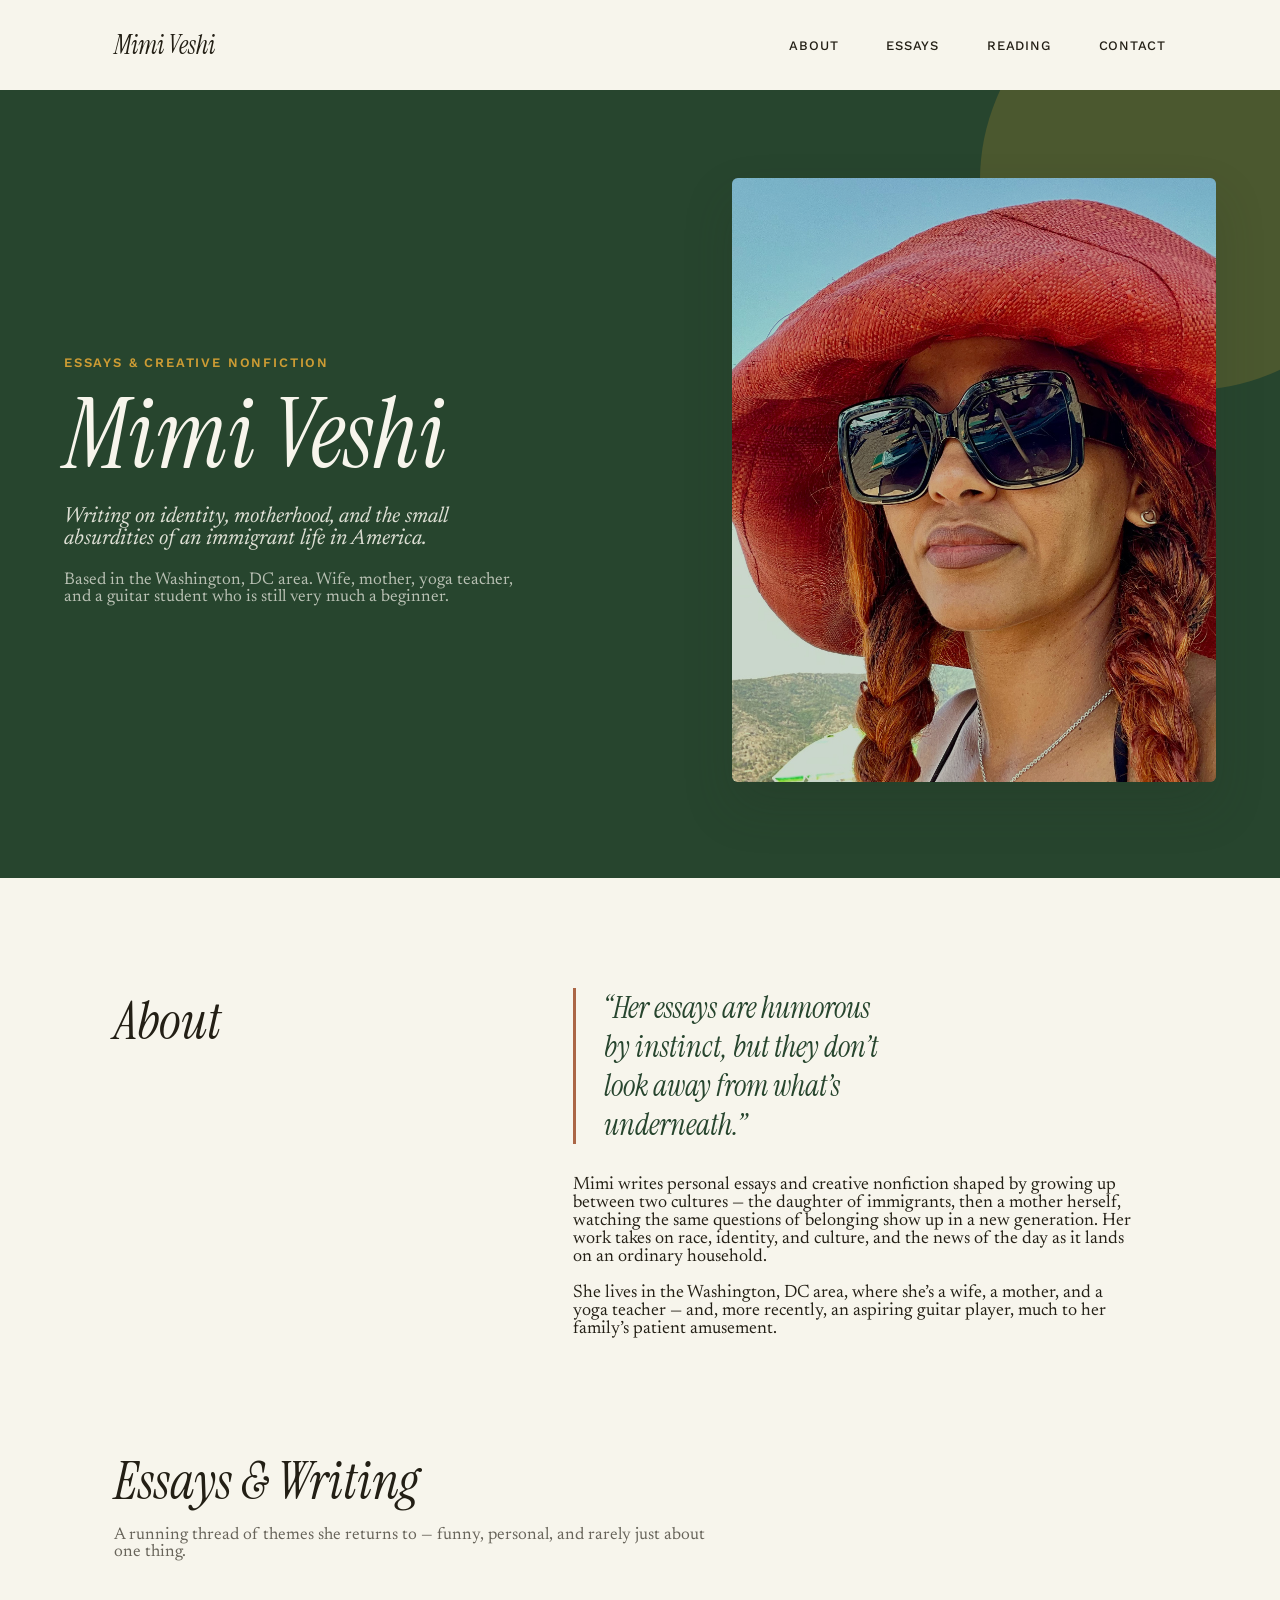
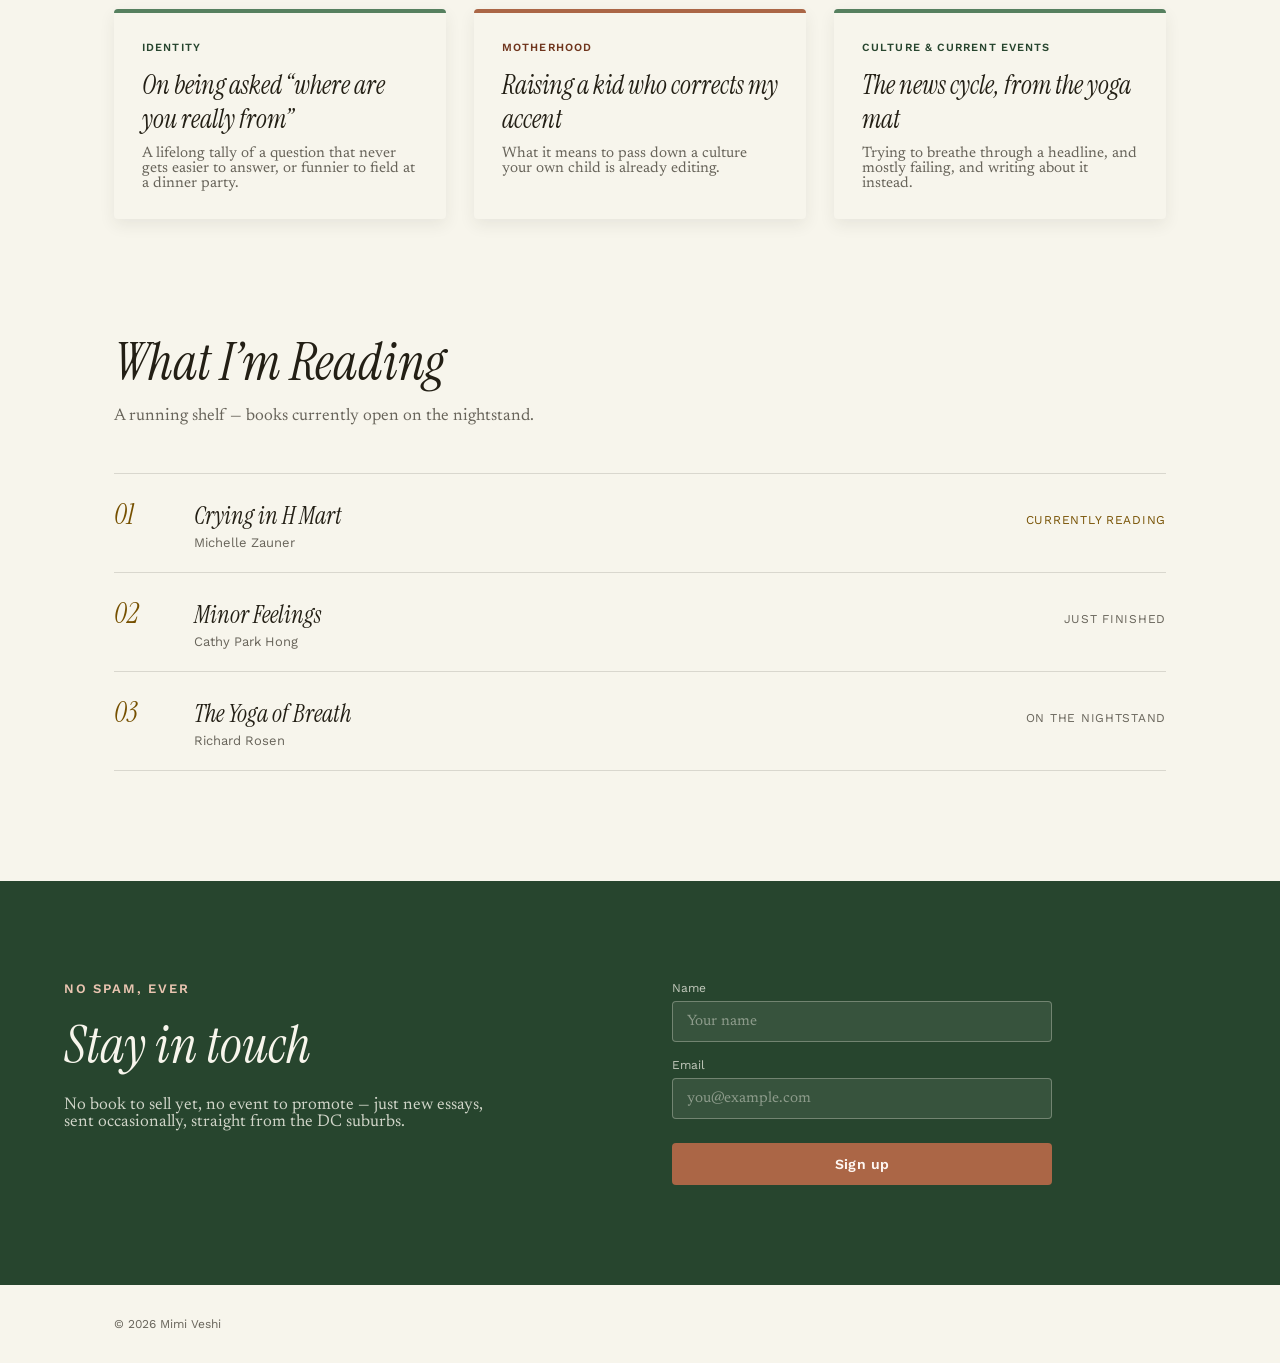
==== index.html @ e81c5c42 "initial commit" ====
<!DOCTYPE html>
<html lang="en">
<head>
<meta charset="utf-8">
<meta name="viewport" content="width=device-width, initial-scale=1">
<title>Mimi Veshi — Writer</title>
<meta name="description" content="Mimi Veshi writes personal essays and creative nonfiction on identity, motherhood, and immigrant life.">
<link rel="preconnect" href="https://fonts.googleapis.com">
<link rel="preconnect" href="https://fonts.gstatic.com" crossorigin>
<link href="https://fonts.googleapis.com/css2?family=Instrument+Serif:ital@0;1&family=Newsreader:ital,wght@0,400;0,500;0,600;1,400;1,500&family=Work+Sans:wght@400;500;600&display=swap" rel="stylesheet">
<link rel="stylesheet" href="styles.css">
</head>
<body>

<nav class="nav">
  <a href="#top" class="wordmark">Mimi Veshi</a>
  <a href="#about" class="nav-link">About</a>
  <a href="#essays" class="nav-link">Essays</a>
  <a href="#reading" class="nav-link">Reading</a>
  <a href="#contact" class="nav-link">Contact</a>
</nav>

<header id="top" class="hero">
  <div class="hero-circle" aria-hidden="true"></div>
  <div class="hero-inner">
    <div class="hero-copy">
      <div class="eyebrow">Essays &amp; Creative Nonfiction</div>
      <h1>Mimi Veshi</h1>
      <p class="tagline">Writing on identity, motherhood, and the small absurdities of an immigrant life in America.</p>
      <p class="hero-sub">Based in the Washington, DC area. Wife, mother, yoga teacher, and a guitar student who is still very much a beginner.</p>
    </div>
    <figure class="hero-photo">
      <img src="assets/mimi-author-photo.jpg" alt="Mimi Veshi">
    </figure>
  </div>
</header>

<section id="about" class="about">
  <h2>About</h2>
  <div class="about-copy">
    <p class="pull-quote">&ldquo;Her essays are humorous by instinct, but they don&rsquo;t look away from what&rsquo;s underneath.&rdquo;</p>
    <div class="about-body">
      <p>Mimi writes personal essays and creative nonfiction shaped by growing up between two cultures — the daughter of immigrants, then a mother herself, watching the same questions of belonging show up in a new generation. Her work takes on race, identity, and culture, and the news of the day as it lands on an ordinary household.</p>
      <p>She lives in the Washington, DC area, where she&rsquo;s a wife, a mother, and a yoga teacher — and, more recently, an aspiring guitar player, much to her family&rsquo;s patient amusement.</p>
    </div>
  </div>
</section>

<section id="essays" class="essays">
  <h2>Essays &amp; Writing</h2>
  <p class="section-intro">A running thread of themes she returns to — funny, personal, and rarely just about one thing.</p>
  <div class="essay-grid">
    <article class="essay-card essay-card--sage">
      <div class="kicker">Identity</div>
      <h3>On being asked &ldquo;where are you really from&rdquo;</h3>
      <p>A lifelong tally of a question that never gets easier to answer, or funnier to field at a dinner party.</p>
    </article>
    <article class="essay-card essay-card--rust">
      <div class="kicker">Motherhood</div>
      <h3>Raising a kid who corrects my accent</h3>
      <p>What it means to pass down a culture your own child is already editing.</p>
    </article>
    <article class="essay-card essay-card--sage">
      <div class="kicker">Culture &amp; Current Events</div>
      <h3>The news cycle, from the yoga mat</h3>
      <p>Trying to breathe through a headline, and mostly failing, and writing about it instead.</p>
    </article>
  </div>
</section>

<section id="reading" class="reading">
  <h2>What I&rsquo;m Reading</h2>
  <p class="section-intro">A running shelf — books currently open on the nightstand.</p>
  <div class="reading-list">
    <div class="reading-row">
      <span class="numeral">01</span>
      <div>
        <h3>Crying in H Mart</h3>
        <p class="author">Michelle Zauner</p>
      </div>
      <span class="status status--gold">Currently reading</span>
    </div>
    <div class="reading-row">
      <span class="numeral">02</span>
      <div>
        <h3>Minor Feelings</h3>
        <p class="author">Cathy Park Hong</p>
      </div>
      <span class="status">Just finished</span>
    </div>
    <div class="reading-row reading-row--last">
      <span class="numeral">03</span>
      <div>
        <h3>The Yoga of Breath</h3>
        <p class="author">Richard Rosen</p>
      </div>
      <span class="status">On the nightstand</span>
    </div>
  </div>
</section>

<section id="contact" class="contact">
  <div class="contact-inner">
    <div class="contact-copy">
      <div class="eyebrow eyebrow--contact">No spam, ever</div>
      <h2>Stay in touch</h2>
      <p>No book to sell yet, no event to promote — just new essays, sent occasionally, straight from the DC suburbs.</p>
    </div>
    <form id="signup-form" class="signup-form" novalidate>
      <input type="hidden" name="access_key" value="431c6bba-0663-4922-b255-b4e0d005bb95">
      <input type="hidden" name="subject" value="New newsletter signup — Mimi Veshi site">
      <input type="hidden" name="from_name" value="mimiveshi.com">
      <input type="checkbox" name="botcheck" class="botcheck" tabindex="-1" autocomplete="off">
      <div class="field">
        <label for="name">Name</label>
        <input id="name" name="name" type="text" placeholder="Your name">
      </div>
      <div class="field">
        <label for="email">Email</label>
        <input id="email" name="email" type="email" placeholder="you@example.com" required>
      </div>
      <button type="submit" id="signup-button">Sign up</button>
      <p id="signup-error" class="signup-error" hidden>Something went wrong — please try again in a moment.</p>
    </form>
  </div>
</section>

<footer class="footer">© 2026 Mimi Veshi</footer>

<script src="script.js"></script>
</body>
</html>
---- styles.css ----
:root {
  --bg: oklch(97% 0.012 95);
  --text: oklch(24% 0.018 90);
  --text-soft: oklch(24% 0.018 90 / 0.68);
  --sage: oklch(56% 0.07 150);
  --sage-dark: oklch(36% 0.055 150);
  --sage-light: oklch(90% 0.035 145);
  --rust: oklch(58% 0.10 45);
  --rust-dark: oklch(40% 0.09 42);
  --gold: oklch(72% 0.13 82);
  --gold-dark: oklch(46% 0.10 78);

  --font-display: 'Instrument Serif', serif;
  --font-body: 'Newsreader', serif;
  --font-sans: 'Work Sans', sans-serif;
}

* { box-sizing: border-box; }

body {
  margin: 0;
  background: var(--bg);
  color: var(--text);
  font-family: var(--font-body);
}

h1, h2, h3, p { margin: 0; }

a { color: var(--sage-dark); }
a:hover { color: var(--sage); }

::selection { background: color-mix(in oklch, var(--sage) 35%, transparent); }

/* Nav */
.nav {
  display: flex;
  align-items: center;
  gap: 48px;
  padding: 28px 64px;
  max-width: 1180px;
  margin: 0 auto;
  font-family: var(--font-sans);
}

.wordmark {
  font-family: var(--font-display);
  font-style: italic;
  font-size: 26px;
  text-decoration: none;
  color: var(--text);
  margin-right: auto;
}

.nav-link {
  text-decoration: none;
  font-size: 13px;
  letter-spacing: 0.06em;
  text-transform: uppercase;
  color: var(--text);
  font-weight: 500;
}

/* Hero */
.hero {
  position: relative;
  background: var(--sage-dark);
  padding: 88px 64px 96px;
  overflow: hidden;
}

.hero-circle {
  position: absolute;
  top: -120px;
  right: -120px;
  width: 420px;
  height: 420px;
  border-radius: 50%;
  background: color-mix(in oklch, var(--gold) 22%, transparent);
}

.hero-inner {
  max-width: 1180px;
  margin: 0 auto;
  display: grid;
  grid-template-columns: 1.25fr 1fr;
  gap: 64px;
  align-items: center;
  position: relative;
}

.eyebrow {
  font-family: var(--font-sans);
  font-size: 13px;
  letter-spacing: 0.14em;
  text-transform: uppercase;
  color: var(--gold);
  margin-bottom: 18px;
  font-weight: 600;
}

.hero h1 {
  font-family: var(--font-display);
  font-weight: 400;
  font-style: italic;
  font-size: 96px;
  line-height: 0.98;
  margin: 0 0 24px;
  max-width: 10ch;
  color: var(--bg);
}

.tagline {
  font-size: 22px;
  font-style: italic;
  max-width: 36ch;
  margin: 0 0 22px;
  color: oklch(97% 0.012 95 / 0.88);
}

.hero-sub {
  font-size: 17px;
  max-width: 46ch;
  text-wrap: pretty;
  color: oklch(97% 0.012 95 / 0.7);
}

.hero-photo {
  position: relative;
  overflow: hidden;
  aspect-ratio: 4 / 5;
  margin: 0;
  border-radius: 6px;
  box-shadow: 0 24px 48px oklch(30% 0.03 145 / 0.22);
}

.hero-photo::after {
  content: "";
  position: absolute;
  inset: 0;
  background: color-mix(in oklch, var(--sage) 30%, transparent);
  mix-blend-mode: multiply;
  pointer-events: none;
}

.hero-photo img {
  width: 100%;
  height: 100%;
  object-fit: cover;
  display: block;
}

/* About */
.about {
  max-width: 1180px;
  margin: 0 auto;
  padding: 110px 64px;
  display: grid;
  grid-template-columns: 0.8fr 1.2fr;
  gap: 64px;
}

.about h2 {
  font-family: var(--font-display);
  font-style: italic;
  font-weight: 400;
  font-size: 52px;
  color: var(--text);
}

.pull-quote {
  font-family: var(--font-display);
  font-style: italic;
  font-size: 30px;
  line-height: 1.3;
  color: var(--sage-dark);
  margin: 0 0 32px;
  max-width: 22ch;
  border-left: 3px solid var(--rust);
  padding-left: 28px;
}

.about-body {
  font-size: 18px;
  max-width: 56ch;
  color: var(--text);
}

.about-body p {
  text-wrap: pretty;
}

.about-body p + p {
  margin-top: 1em;
}

/* Shared section heading styles */
.essays h2, .reading h2 {
  font-family: var(--font-display);
  font-style: italic;
  font-weight: 400;
  font-size: 52px;
  margin: 0 0 12px;
}

.section-intro {
  font-size: 17px;
  max-width: 60ch;
  color: var(--text-soft);
  margin-bottom: 48px;
}

/* Essays */
.essays {
  max-width: 1180px;
  margin: 0 auto;
  padding: 0 64px 110px;
}

.essay-grid {
  display: grid;
  grid-template-columns: repeat(3, 1fr);
  gap: 28px;
}

.essay-card {
  background: var(--bg);
  border-top: 4px solid var(--sage);
  border-radius: 4px;
  padding: 28px;
  box-shadow: 0 6px 16px oklch(30% 0.02 100 / 0.08);
  transition: transform 0.2s ease, box-shadow 0.2s ease;
}

.essay-card:hover {
  transform: translateY(-3px);
  box-shadow: 0 14px 28px oklch(30% 0.02 100 / 0.14);
}

.essay-card--rust { border-top-color: var(--rust); }

.essay-card .kicker {
  font-family: var(--font-sans);
  font-size: 11px;
  letter-spacing: 0.1em;
  text-transform: uppercase;
  font-weight: 600;
  margin-bottom: 14px;
  color: var(--sage-dark);
}

.essay-card--rust .kicker { color: var(--rust-dark); }

.essay-card h3 {
  font-family: var(--font-display);
  font-style: italic;
  font-weight: 400;
  font-size: 26px;
  margin: 0 0 10px;
}

.essay-card p {
  font-size: 15px;
  color: var(--text-soft);
}

/* Reading */
.reading {
  max-width: 1180px;
  margin: 0 auto;
  padding: 0 64px 110px;
}

.reading-list {
  display: flex;
  flex-direction: column;
}

.reading-row {
  display: grid;
  grid-template-columns: 56px 1fr auto;
  gap: 24px;
  align-items: baseline;
  padding: 22px 0;
  border-top: 1px solid oklch(24% 0.018 90 / 0.14);
}

.reading-row--last {
  border-bottom: 1px solid oklch(24% 0.018 90 / 0.14);
}

.numeral {
  font-family: var(--font-display);
  font-style: italic;
  font-size: 28px;
  color: var(--gold-dark);
}

.reading-row h3 {
  font-family: var(--font-display);
  font-style: italic;
  font-weight: 400;
  font-size: 24px;
  margin: 0 0 4px;
}

.reading-row .author {
  font-family: var(--font-sans);
  font-size: 13px;
  color: var(--text-soft);
}

.status {
  font-family: var(--font-sans);
  font-size: 12px;
  letter-spacing: 0.06em;
  text-transform: uppercase;
  color: var(--text-soft);
  white-space: nowrap;
}

.status--gold { color: var(--gold-dark); }

/* Contact */
.contact {
  background: var(--sage-dark);
  color: var(--bg);
  padding: 100px 64px;
}

.contact-inner {
  max-width: 1180px;
  margin: 0 auto;
  display: grid;
  grid-template-columns: 1fr 1fr;
  gap: 64px;
  align-items: start;
}

.eyebrow--contact {
  color: oklch(85% 0.05 50);
  margin-bottom: 16px;
}

.contact-copy h2 {
  font-family: var(--font-display);
  font-style: italic;
  font-weight: 400;
  font-size: 52px;
  margin: 0 0 18px;
  color: var(--bg);
}

.contact-copy p {
  font-size: 17px;
  max-width: 44ch;
  text-wrap: pretty;
  color: oklch(97% 0.012 95 / 0.82);
}

.signup-form {
  display: flex;
  flex-direction: column;
  gap: 16px;
  max-width: 380px;
}

.field label {
  display: block;
  font-family: var(--font-sans);
  font-size: 12px;
  color: oklch(97% 0.012 95 / 0.75);
  margin-bottom: 6px;
}

.field input {
  width: 100%;
  padding: 12px 14px;
  font-size: 15px;
  font-family: var(--font-body);
  background: oklch(97% 0.012 95 / 0.08);
  border: 1px solid oklch(97% 0.012 95 / 0.3);
  border-radius: 4px;
  color: var(--bg);
}

.field input::placeholder {
  color: oklch(97% 0.012 95 / 0.45);
}

.field input:focus {
  outline: 2px solid var(--gold);
  outline-offset: 1px;
}

.signup-form button {
  margin-top: 8px;
  padding: 13px 24px;
  font-family: var(--font-sans);
  font-weight: 600;
  font-size: 14px;
  letter-spacing: 0.03em;
  background: var(--rust);
  color: oklch(98% 0.01 50);
  border: none;
  border-radius: 4px;
  cursor: pointer;
}

.signup-form button:hover {
  background: var(--rust-dark);
}

.signup-form button:disabled {
  opacity: 0.7;
  cursor: default;
}

.botcheck {
  position: absolute;
  left: -9999px;
  width: 1px;
  height: 1px;
  opacity: 0;
}

.signup-error {
  font-family: var(--font-sans);
  font-size: 13px;
  color: oklch(85% 0.09 45);
  margin: 0;
}

/* Footer */
.footer {
  max-width: 1180px;
  margin: 0 auto;
  padding: 32px 64px;
  font-family: var(--font-sans);
  font-size: 12px;
  color: var(--text-soft);
}

/* Responsive */
@media (max-width: 900px) {
  .nav {
    flex-wrap: wrap;
    gap: 20px 32px;
    padding: 24px 32px;
  }

  .hero { padding: 64px 32px 72px; }

  .hero-inner {
    grid-template-columns: 1fr;
    gap: 40px;
  }

  .hero h1 { font-size: 64px; max-width: none; }

  .hero-photo { max-width: 360px; }

  .about {
    grid-template-columns: 1fr;
    padding: 72px 32px;
    gap: 32px;
  }

  .essays, .reading { padding-left: 32px; padding-right: 32px; }

  .essay-grid { grid-template-columns: 1fr; }

  .contact { padding: 64px 32px; }

  .contact-inner { grid-template-columns: 1fr; gap: 40px; }

  .footer { padding: 32px; }
}

@media (max-width: 520px) {
  .hero h1 { font-size: 48px; }
  .about h2, .essays h2, .reading h2, .contact-copy h2 { font-size: 40px; }
  .pull-quote { font-size: 24px; }
}
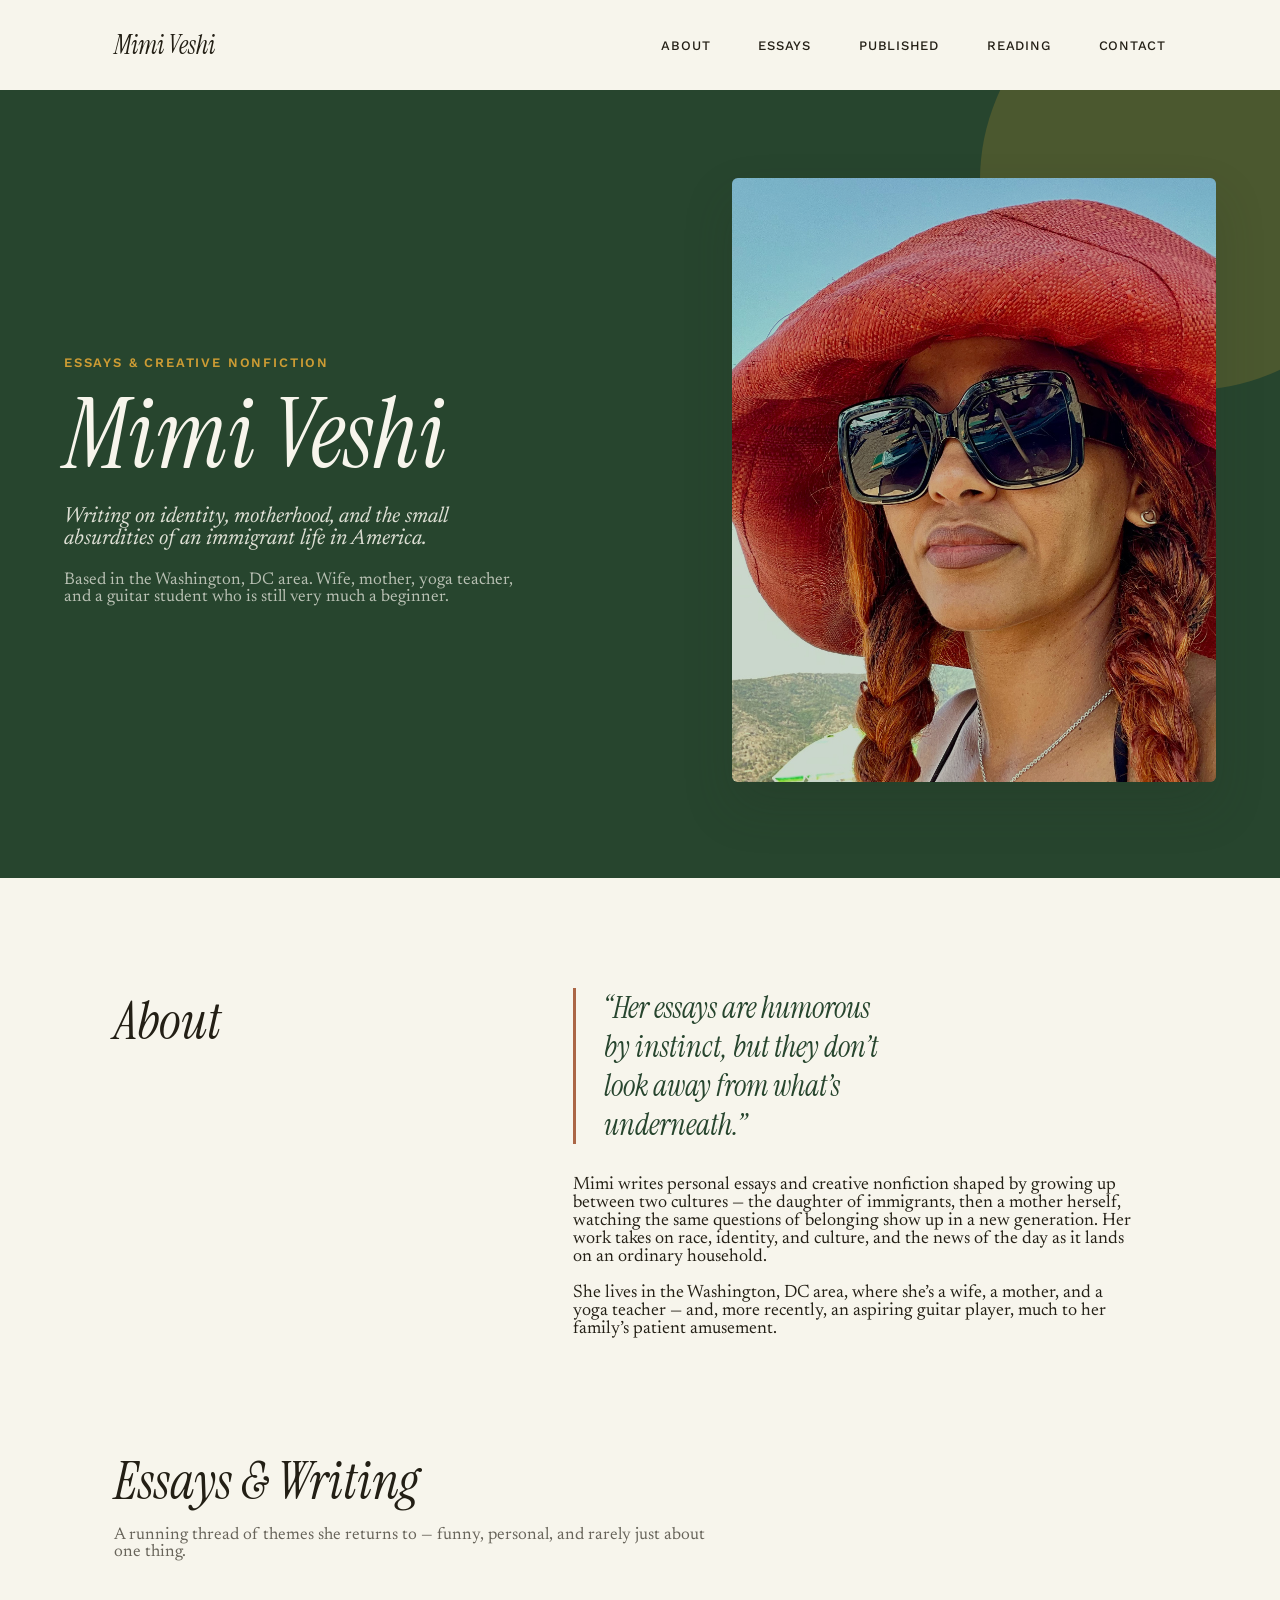
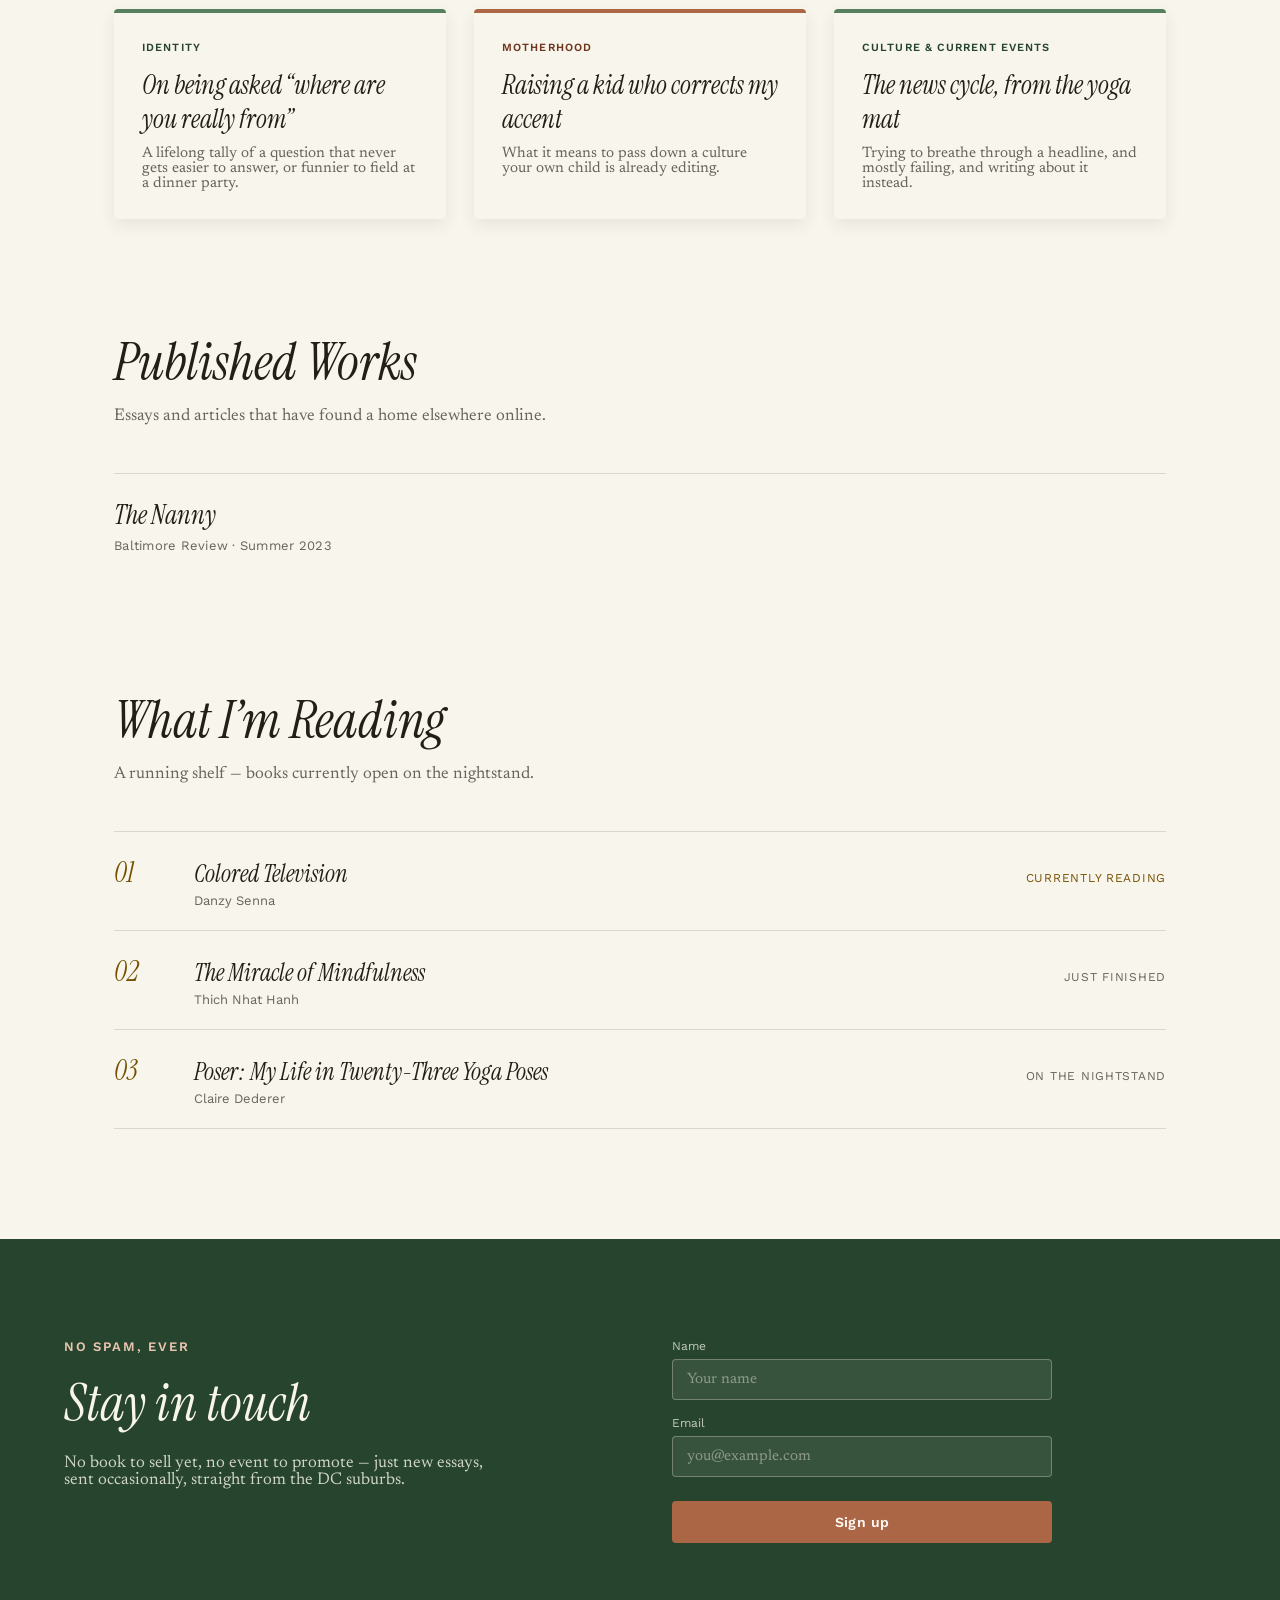
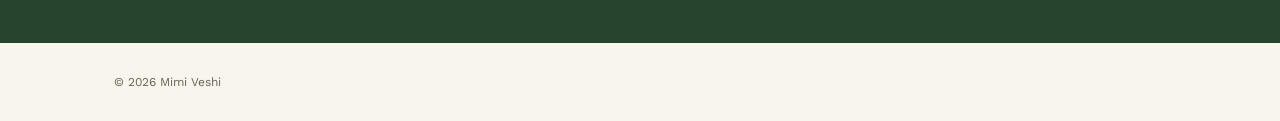
==== commit 3539ea4b: "update reading and add published" ====
--- a/index.html
+++ b/index.html
@@ -16,6 +16,7 @@
   <a href="#top" class="wordmark">Mimi Veshi</a>
   <a href="#about" class="nav-link">About</a>
   <a href="#essays" class="nav-link">Essays</a>
+  <a href="#published" class="nav-link">Published</a>
   <a href="#reading" class="nav-link">Reading</a>
   <a href="#contact" class="nav-link">Contact</a>
 </nav>
@@ -68,6 +69,25 @@
   </div>
 </section>
 
+<section id="published" class="published">
+  <h2>Published Works</h2>
+  <p class="section-intro">Essays and articles that have found a home elsewhere online.</p>
+  <div class="published-list">
+    <article class="published-item">
+      <h3><a href="https://baltimorereview.org/summer_2023/contributor/mimi-veshi" target="_blank" rel="noopener">The Nanny</a></h3>
+      <p class="published-byline">Baltimore Review &middot; Summer 2023</p>
+    </article>
+    <!-- <article class="published-item">
+      <h3><a href="#" target="_blank" rel="noopener">Raising a Kid Who Corrects My Accent</a></h3>
+      <p class="published-byline">Catapult &middot; January 2025</p>
+    </article>
+    <article class="published-item published-item--last">
+      <h3><a href="#" target="_blank" rel="noopener">The News Cycle, From the Yoga Mat</a></h3>
+      <p class="published-byline">Longreads &middot; November 2024</p>
+    </article> -->
+  </div>
+</section>
+
 <section id="reading" class="reading">
   <h2>What I&rsquo;m Reading</h2>
   <p class="section-intro">A running shelf — books currently open on the nightstand.</p>
@@ -75,24 +95,24 @@
     <div class="reading-row">
       <span class="numeral">01</span>
       <div>
-        <h3>Crying in H Mart</h3>
-        <p class="author">Michelle Zauner</p>
+        <h3>Colored Television</h3>
+        <p class="author">Danzy Senna</p>
       </div>
       <span class="status status--gold">Currently reading</span>
     </div>
     <div class="reading-row">
       <span class="numeral">02</span>
       <div>
-        <h3>Minor Feelings</h3>
-        <p class="author">Cathy Park Hong</p>
+        <h3>The Miracle of Mindfulness</h3>
+        <p class="author">Thich Nhat Hanh</p>
       </div>
       <span class="status">Just finished</span>
     </div>
     <div class="reading-row reading-row--last">
       <span class="numeral">03</span>
       <div>
-        <h3>The Yoga of Breath</h3>
-        <p class="author">Richard Rosen</p>
+        <h3>Poser: My Life in Twenty-Three Yoga Poses</h3>
+        <p class="author">Claire Dederer</p>
       </div>
       <span class="status">On the nightstand</span>
     </div>
--- a/styles.css
+++ b/styles.css
@@ -194,7 +194,7 @@
 }
 
 /* Shared section heading styles */
-.essays h2, .reading h2 {
+.essays h2, .published h2, .reading h2 {
   font-family: var(--font-display);
   font-style: italic;
   font-weight: 400;
@@ -260,6 +260,53 @@
 
 .essay-card p {
   font-size: 15px;
+  color: var(--text-soft);
+}
+
+/* Published Works */
+.published {
+  max-width: 1180px;
+  margin: 0 auto;
+  padding: 0 64px 110px;
+}
+
+.published-list {
+  display: flex;
+  flex-direction: column;
+}
+
+.published-item {
+  padding: 24px 0;
+  border-top: 1px solid oklch(24% 0.018 90 / 0.14);
+}
+
+.published-item--last {
+  border-bottom: 1px solid oklch(24% 0.018 90 / 0.14);
+}
+
+.published-item h3 {
+  font-family: var(--font-display);
+  font-style: italic;
+  font-weight: 400;
+  font-size: 26px;
+  margin: 0 0 6px;
+}
+
+.published-item h3 a {
+  color: var(--text);
+  text-decoration: none;
+}
+
+.published-item h3 a:hover {
+  color: var(--sage-dark);
+  text-decoration: underline;
+  text-underline-offset: 4px;
+}
+
+.published-byline {
+  font-family: var(--font-sans);
+  font-size: 13px;
+  letter-spacing: 0.02em;
   color: var(--text-soft);
 }
 
@@ -465,7 +512,7 @@
     gap: 32px;
   }
 
-  .essays, .reading { padding-left: 32px; padding-right: 32px; }
+  .essays, .published, .reading { padding-left: 32px; padding-right: 32px; }
 
   .essay-grid { grid-template-columns: 1fr; }
 
@@ -478,6 +525,6 @@
 
 @media (max-width: 520px) {
   .hero h1 { font-size: 48px; }
-  .about h2, .essays h2, .reading h2, .contact-copy h2 { font-size: 40px; }
+  .about h2, .essays h2, .published h2, .reading h2, .contact-copy h2 { font-size: 40px; }
   .pull-quote { font-size: 24px; }
 }
